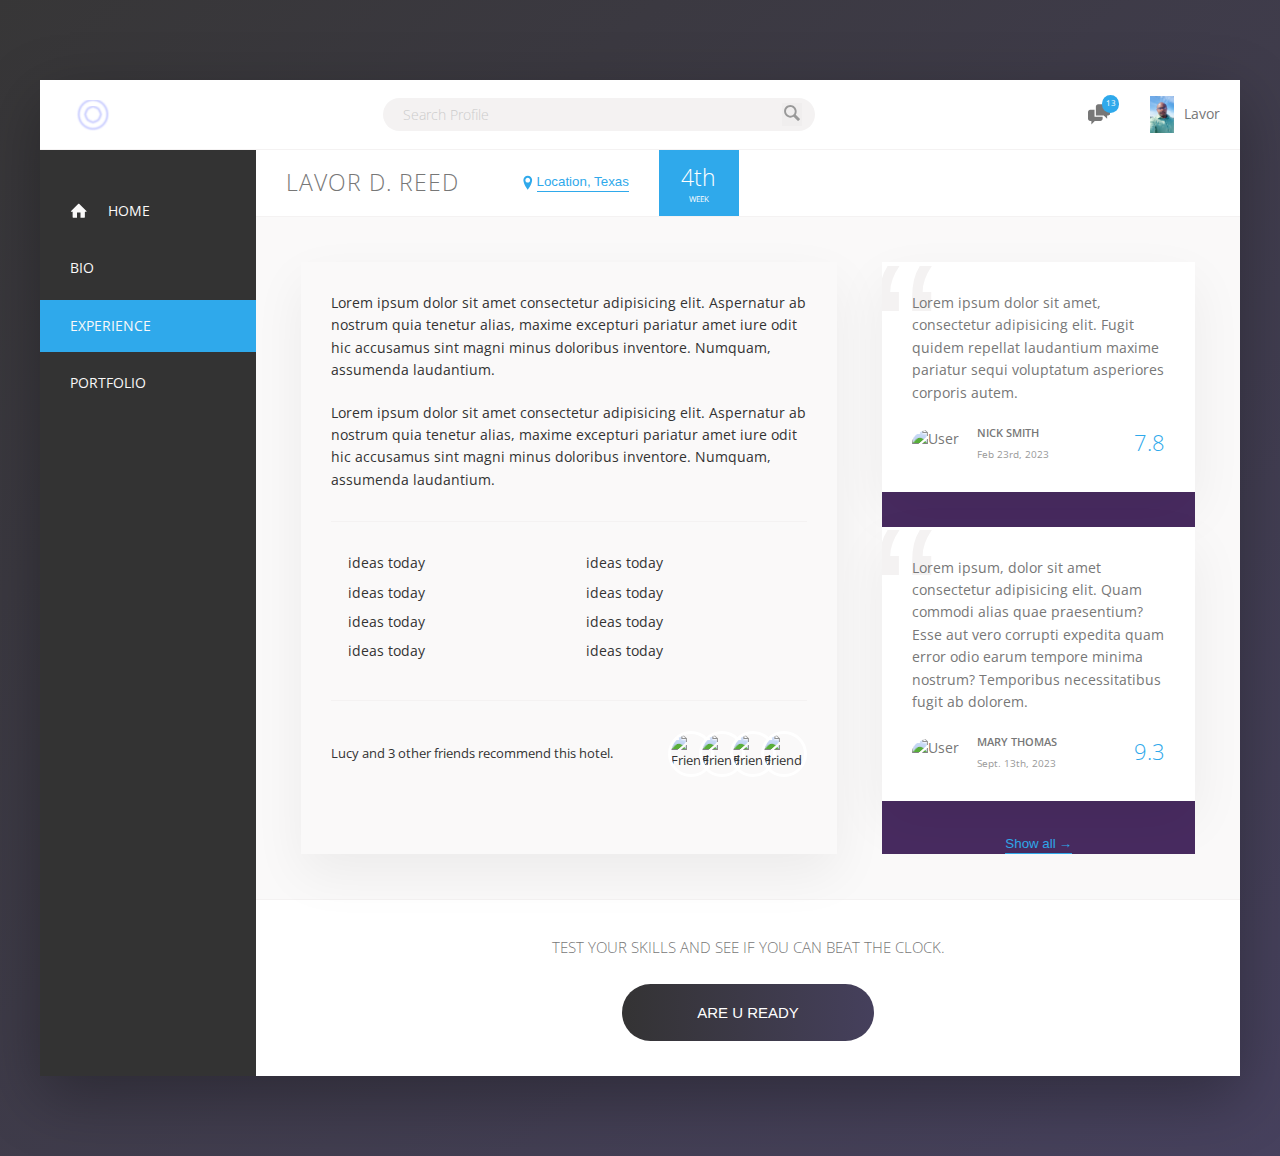
==== experience.html @ 5f2a09d0 "testing push of code" ====
<!DOCTYPE html>
<html lang="en">
  <head>
    <meta charset="UTF-8" />
    <meta name="viewport" content="width=device-width, initial-scale=1.0" />

    <link
      href="https://fonts.googleapis.com/css?family=Open+Sans:300,400,600"
      rel="stylesheet"
    />
    <link rel="stylesheet" href="style/test.css" />
    <link rel="shortcut icon" type="image/png" href="img/favicon.png" />

    <title>home</title>
  </head>
  <body>
    <div class="container">
      <header class="header">
        <img src="img/logo.png" alt="Profile logo" class="logo" />
        <form action="#" class="search">
          <input
            type="text"
            class="search__input"
            placeholder="Search Profile"
          />
          <button class="search__button">
            <svg class="search__icon">
              <use xlink:href="img/sprite.svg#icon-magnifying-glass"></use>
            </svg>
          </button>
        </form>
        <nav class="user-nav">
          <div class="user-nav__icon-box">
            <svg class="user-nav__icon">
              <use xlink:href="img/sprite.svg#icon-chat"></use>
            </svg>
            <span class="user-nav__notification">13</span>
          </div>
          <div class="user-nav__user">
            <img
              src="img/user.jpg"
              alt="User photo"
              class="user-nav__user-photo"
            />
            <span class="user-nav__user-name">Lavor</span>
          </div>
        </nav>
      </header>
      <!--/nav and body/-->
      <div class="content">
        <nav class="sidebar">
          <ul class="side-nav">
            <!-- // -->
            <li class="side-nav__item">
              <a href="index.html" class="side-nav__link">
                <svg class="side-nav__icon">
                  <use xlink:href="img/sprite.svg#icon-home"></use>
                </svg>
                <span>Home</span>
              </a>
            </li>
            <!-- // -->
            <li class="side-nav__item">
              <a href="bio_page.html" class="side-nav__link">
                <span>Bio</span>
              </a>
            </li>
            <!-- // -->
            <li class="side-nav__item side-nav__item--active">
              <a href="experience.html" class="side-nav__link">
                <span>Experience</span>
              </a>
            </li>
            <!-- // -->
            <li class="side-nav__item">
              <a href="portfolio.html" class="side-nav__link">
                <span>Portfolio</span>
              </a>
            </li>
            <!-- // -->
          </ul>
          <!-- <div class="legal">legal</div> -->
        </nav>
        <!-- // -->
        <main class="hotel-view">
          <div class="overview">
            <h1 class="overview__heading">Lavor D. Reed</h1>

            <div class="overview__location">
              <svg class="overview__icon-location">
                <use xlink:href="img/sprite.svg#icon-location-pin"></use>
              </svg>
              <button class="btn-inline">Location, Texas</button>
              <!-- // -->
            </div>
            <!-- // -->
            <div class="overview__rating">
              <div class="overview__rating-average">4th</div>
              <div class="overview__rating-count">week</div>
            </div>
            <!--  -->
          </div>
          <!-- /--------------------------/ -->
          <div class="detail">
            <div class="description">
              <p class="paragraph">
                Lorem ipsum dolor sit amet consectetur adipisicing elit.
                Aspernatur ab nostrum quia tenetur alias, maxime excepturi
                pariatur amet iure odit hic accusamus sint magni minus doloribus
                inventore. Numquam, assumenda laudantium.
              </p>
              <p class="paragraph">
                Lorem ipsum dolor sit amet consectetur adipisicing elit.
                Aspernatur ab nostrum quia tenetur alias, maxime excepturi
                pariatur amet iure odit hic accusamus sint magni minus doloribus
                inventore. Numquam, assumenda laudantium.
              </p>
              <ul class="list">
                <li class="list__item">ideas today</li>
                <li class="list__item">ideas today</li>
                <li class="list__item">ideas today</li>
                <li class="list__item">ideas today</li>
                <li class="list__item">ideas today</li>
                <li class="list__item">ideas today</li>
                <li class="list__item">ideas today</li>
                <li class="list__item">ideas today</li>
              </ul>
              <!-- // -->
              <div class="recommend">
                <p class="recommend__count">
                  Lucy and 3 other friends recommend this hotel.
                </p>
                <div class="recommend__friends">
                  <img
                    src="img/user-3.jpg"
                    alt="Friend 1"
                    class="recommend__photo"
                  />
                  <img
                    src="img/user-4.jpg"
                    alt="Friend 2"
                    class="recommend__photo"
                  />
                  <img
                    src="img/user-5.jpg"
                    alt="Friend 3"
                    class="recommend__photo"
                  />
                  <img
                    src="img/user-6.jpg"
                    alt="Friend 4"
                    class="recommend__photo"
                  />
                </div>
              </div>
            </div>
            <!-- // -->

            <div class="user-reviews">
              <figure class="review">
                <blockquote class="review__text">
                  Lorem ipsum dolor sit amet, consectetur adipisicing elit.
                  Fugit quidem repellat laudantium maxime pariatur sequi
                  voluptatum asperiores corporis autem.
                </blockquote>
                <figcaption class="review__user">
                  <img
                    src="img/user-1.jpg"
                    alt="User 1"
                    class="review__photo"
                  />
                  <div class="review__user-box">
                    <p class="review__user-name">Nick Smith</p>
                    <p class="review__user-date">Feb 23rd, 2023</p>
                  </div>
                  <div class="review__rating">7.8</div>
                </figcaption>
              </figure>
              <!-- // -->
              <figure class="review">
                <blockquote class="review__text">
                  Lorem ipsum, dolor sit amet consectetur adipisicing elit. Quam
                  commodi alias quae praesentium? Esse aut vero corrupti
                  expedita quam error odio earum tempore minima nostrum?
                  Temporibus necessitatibus fugit ab dolorem.
                </blockquote>
                <figcaption class="review__user">
                  <img
                    src="img/user-2.jpg"
                    alt="User 1"
                    class="review__photo"
                  />
                  <div class="review__user-box">
                    <p class="review__user-name">Mary Thomas</p>
                    <p class="review__user-date">Sept. 13th, 2023</p>
                  </div>
                  <div class="review__rating">9.3</div>
                </figcaption>
              </figure>
              <!-- // -->
              <button class="btn-inline">Show all<span>&rarr;</span></button>
            </div>
          </div>
          <div class="cta">
            <h2 class="cta__book-now">
              Test your skills and see if you can beat the clock.
            </h2>
            <button class="btn">
              <span class="btn__visible">ARE U READY</span>
              <span class="btn__invisible">TO TYPE IT</span>
            </button>
          </div>
          <!-- /--------------------------/ -->
        </main>
        <footer></footer>
      </div>
    </div>
  </body>
</html>
---- style/test.css ----
/*
/*elements*/
/* 
.container
.header
.logo
.search
.search__input
.search__button
.search__icon
.user-nav
.user-nav__icon-box
.user-nav__icon
.user-nav__notification
.user-nav__icon
.user-nav__notification
.user-nav__user
.user-nav__user-photo
.user-nav__user-name
.content
.sidebar
.hotel-view */
/**/
/*COLORS*/
/*variables-----------------------------------*/
/* root is higher than html */
:root {
  --color-primary: #2fa9eb;
  --color-primary-light: rgba(5, 4, 5, 0.8);
  --color-primary-dark: rgba(54, 48, 79, 0.916);
  --color-grey-light-1: #faf9f9;
  --color-grey-light-2: #f4f2f2;
  --color-grey-light-3: #f0eeee;
  --color-grey-light-4: #ccc;
  --color-grey-dark-1: #333;
  --color-grey-dark-2: #777;
  --color-grey-dark-3: #999;
  --shadow-dark: 0 2rem 6rem rgba(0, 0, 0, 0.3);
  --shadow-light: 0 2rem 5rem rgba(0, 0, 0, 0.06);
  --line: 1px solid var(--color-grey-light-2);
}
/*----------global reset---------------------*/
*,
*::before,
*::after {
  box-sizing: inherit;
}
html {
  box-sizing: border-box;
  font-size: 62.5%; /*1rem = 10px, 16 is default size === 10px/16px = 62.5%*/
}
/*-------------------base css-------------------------*/
* {
  margin: 0;
  padding: 0;
}
body {
  /* background-color: #eb2f64; */
  font-family: "Open Sans", sans-serif;
  font-weight: 400;
  line-height: 1.6;
  /* using varibles */
  color: var(--color-grey-dark-2);
  background-image: -webkit-gradient(
    linear,
    left top,
    right bottom,
    from(var(--color-primary-light)),
    to(var(--color-primary-dark))
  );
  background-image: linear-gradient(
    to right bottom,
    var(--color-primary-light),
    var(--color-primary-dark)
  );
  background-size: cover;
  background-repeat: no-repeat;
  min-height: 100vh; /*displays color*/
}

/*---------------layout css-----------------*/
.container {
  max-width: 120rem; /**/
  min-height: 50rem; /*testing here*/
  margin: 8rem auto; /**/
  background-color: var(--color-grey-light-1);
  box-shadow: var(--shadow-dark);
  /* margin: 0;
    max-width: 100%;
    width: 100%; */
}
.header {
  font-size: 1.4rem; /*14px = 0.875rem 16px = 1rem (base) 18px = 1.125rem 20px = 1.25rem 24px = 1.5rem 30px = 1.875rem 32px = 2rem */
  height: 7rem;
  background-color: #fff;
  border-bottom: var(--line);
  /*header details*/
  display: flex; /*align items in a row*/
  justify-content: space-between;
  align-items: center;
  /**/
}
.content {
  display: flex; /*main container -- display sidebar and hotel-view side by side*/
}
/*------------sidebar and hotel-view work together*/
.sidebar {
  background-color: var(--color-grey-dark-1);
  flex: 0 0 18%; /*grow , shrink, flex basis*/
  display: flex; /*expand black box to bottom*/
  flex-direction: column; /*expand black box to bottom*/
  justify-content: space-between; /*expand black box to bottom*/
}
/*----------------------------------------------*/
.hotel-view {
  background-color: #fff;
  /*height: 80rem; /*expand black box to bottom -- this is a fixed height for testing*/
  flex: 1; /*expand the remaining length of page*/
}
.detail {
  font-size: 1.4rem;
  /*area behind the description and reviews*/
  display: flex;
  padding: 4.5rem;
  background-color: var(--color-grey-light-1);
  border-bottom: var(--line);
}
/*inner content*/
.description {
  color: var(--color-grey-dark-1);
  /* background-color: orange; */
  box-shadow: var(--shadow-light);
  padding: 3rem;
  flex: 0 0 60%;
  margin-right: 4.5rem;
}
.user-reviews {
  background-color: rgb(72, 43, 96);
  flex: 1;
  /*---/align text to center/---*/
  display: flex;
  flex-direction: column; /*centers the show all text*/
  align-items: center; /*removes line expansion under show all text*/
}
/*---------------components css-----------------*/
/*logo*/
.logo {
  height: 3.25rem;
  margin-left: 3rem;
}
/*search*/
.search {
  -webkit-box-flex: 0;
  -ms-flex: 0 0 40%;
  flex: 0 0 40%;
  display: -webkit-box;
  display: -ms-flexbox;
  display: flex;
  align-items: center;
  justify-content: center;
}
/*color on the search bar*/
.search__input {
  font-family: inherit;
  font-size: inherit;
  background-color: var(--color-grey-light-2);
  border: none;
  padding: 0.7rem 2rem;
  border-radius: 100px;
  /*custom scale*/
  width: 90%;
  -webkit-transition: all 0.2s;
  transition: all 0.2s;
  margin-right: -3.25rem;
}
.search:focus {
  outline: none;
  width: 100%;
  background-color: var(--color-grey-light-3);
}
.search__input + .search__button {
  background-color: var(--color-grey-light-3);
}
.search__input::-webkit-input-placeholder {
  font-weight: 100;
  color: var(--color-grey-light-4);
}
/*searh icon*/
.search__button {
  border: none;
  background-color: var(--color-grey-light-2);
}
.search__button:focus {
  outline: none;
}
.search__button:active {
  -webkit-transform: translateY(2px);
  transform: translateY(2px);
}
.search__icon {
  height: 2rem;
  width: 2rem;
  fill: var(--color-grey-dark-3);
}
/*-----==============================-----*/

/*----================================----*/
/*user navigation*/
.user-nav {
  align-self: stretch; /*fill from top to bottom*/
  display: flex;
  align-items: center;
}
.user-nav > * {
  padding: 0 2rem; /*space between elements*/
  cursor: pointer;
  height: 100%; /*hover fills all the space*/
  /*center items in box*/
  display: flex;
  align-items: center;
}
.user-nav > *:hover {
  background-color: var(--color-grey-light-2);
}
.user-nav__icon-box {
  position: relative;
}
.user-nav__icon {
  height: 2.25rem;
  width: 2.25rem;
  fill: var(--color-grey-dark-2);
}
.user-nav__notification {
  font-size: 0.8rem;
  height: 1.75rem;
  width: 1.75rem;
  border-radius: 50%;
  background-color: var(--color-primary);
  color: #fff;
  position: absolute;
  top: 1.5rem;
  right: 1.1rem;
  /*change position of numbers*/
  display: flex;
  justify-content: center;
  align-items: center;
}
.user-nav__user {
}
.user-nav__user-photo {
  height: 3.75rem;
  /* border-radius: 50%; */
  margin-right: 1rem;
}
.user-nav__user-name {
}
/*-----==============================-----*/

/*----================================----*/
.side-nav {
  font-size: 1.4rem;
  list-style: none;
  margin-top: 3.5rem;
}
.side-nav__item {
  position: relative;
}
/*animation*/
.side-nav__item:not(:last-child) {
  margin-bottom: 0.5rem; /*controls space between nav items*/
}
.side-nav__item::before {
  content: "";
  position: absolute;
  top: 0;
  left: 0;
  height: 100%;
  width: 3px;
  background-color: var(--color-primary);
  -webkit-transform: scaleY(0);
  transform: scaleY(0);
  -webkit-transition: width 0.4s cubic-bezier(1, 0, 0, 1) 0.2s,
    background-color 0.1s, -webkit-transform 0.2s;
  transition: width 0.4s cubic-bezier(1, 0, 0, 1) 0.2s, background-color 0.1s,
    -webkit-transform 0.2s;
  transition: transform 0.2s, width 0.4s cubic-bezier(1, 0, 0, 1) 0.2s,
    background-color 0.1s;
  transition: transform 0.2s, width 0.4s cubic-bezier(1, 0, 0, 1) 0.2s,
    background-color 0.1s, -webkit-transform 0.2s;
}
.side-nav__item:hover::before,
.side-nav__item--active::before {
  -webkit-transform: scaleY(1);
  transform: scaleY(1);
  width: 100%;
}
.side-nav__item:active::before {
  background-color: var(--color-primary-light);
}
/**/
.side-nav__link:link,
.side-nav__link:visited {
  color: var(--color-grey-light-1);
  text-decoration: none;
  text-transform: uppercase;
  display: block;
  padding: 1.5rem 3rem;
  /*put text on top*/
  position: relative;
  z-index: 10;
  /**/
  display: -webkit-box;
  display: -ms-flexbox;
  display: flex;
  -webkit-box-align: center;
  -ms-flex-align: center;
  align-items: center;
}
.side-nav__icon {
  width: 1.75rem;
  height: 1.75rem;
  margin-right: 2rem;
  fill: currentColor; /*color of parent*/
}
.legal {
  font-size: 1.2rem;
  color: var(--color-grey-light-4);
  text-align: center;
  padding: 2.5rem;
}
/*************************************************/
/*gallery*/
.gallery {
  display: flex;
}
.gallery__photo {
  width: 100%;
  display: block;
}
.gallery__item {
}
/*overview*/
.overview {
  /* align items */
  display: flex;
  align-items: center;
  /* justify-content: space-between; */
  border-bottom: var(--line);
}
.overview__heading {
  font-size: 2.25rem;
  font-weight: 300;
  text-transform: uppercase;
  letter-spacing: 1px;
  padding: 1.5rem 3rem;
}
.overview__stars {
  /* flex: 1; */
  margin-right: auto;
  display: flex;
}
.overview__icon-star,
.overview__icon-location {
  width: 1.75rem;
  height: 1.75rem;
  fill: var(--color-primary);
}
.overview__icon-location {
  margin-left: 3rem;
}
.overview__location {
  font-size: 1.25rem;
  display: flex;
  vertical-align: center;
}
.overview__rating {
  background-color: var(--color-primary);
  color: #fff;
  margin-left: 3rem;
  padding: 0 2.25rem;
  align-self: stretch;
  /*align items center in box*/
  display: flex;
  flex-direction: column;
  align-items: center;
  justify-content: center;
}
.overview__rating-average {
  font-size: 2.25rem;
  font-weight: 300;
  margin-bottom: -3px;
}
.overview__rating-count {
  font-size: 0.8rem;
  text-transform: uppercase;
}
/*-----------------------------*/
/*button*/
.btn-inline {
  border: none;
  color: var(--color-primary);
  font-size: inhert;
  border-bottom: 1px solid currentColor;
  padding-bottom: 2px;
  display: inline-block;
  background-color: transparent;
  cursor: pointer;
  transition: all 0.2s;
}
.btn-inline-2 {
  border: none;
  color: #fff;
  font-size: inhert;
  border-bottom: 1px solid currentColor;
  padding: 4px 8px;
  display: inline-block;
  background-color: var(--color-grey-dark-1);
  cursor: pointer;
  transition: all 0.2s;
}
.btn-inline:hover {
  color: var(--color-grey-dark-1);
}
/* show all text style below*/
.btn-inline span {
  margin-left: 3px;
  -webkit-transition: margin-left 0.2s;
  transition: margin-left 0.2s;
}
.btn-inline:hover span {
  margin-left: 8px;
}
/*----------------------*/
.btn-inline:focus {
  outline: none;
  animation: pulsate 1s infinite;
}
@keyframes pulsate {
  0% {
    transform: scale(1);
    box-shadow: none;
  }
  50% {
    transform: scale(1.05);
    box-shadow: 0 1rem 4rem rgba(0, 0, 0.25);
  }
  100% {
    transform: scale(1);
    box-shadow: none;
  }
}

/*-------------/styling the main content/----------------*/
.paragraph:not(:last-child) {
  margin-bottom: 2rem;
}
/*--------------/paragraph/-------------*/
.list {
  list-style: none;
  margin: 3rem 0;
  padding: 3rem 0;
  border-top: var(--line);
  border-bottom: var(--line);
  /* put list items side by side */
  display: flex;
  flex-wrap: wrap;
}
.list__item {
  flex: 0 0 50%; /*don't grow don't shrink -- seperate to columns*/
  margin-bottom: 0.7rem;
}
/*add arrows before list*/
.list__item::before {
  content: "";
  display: inline-block;
  height: 1rem;
  width: 1rem;
  margin-right: 0.7rem;
  /*old browsers*/
  /* background-image: url(../img/chevron-thin-right.svg);
    background-size: cover; */
  /*---------/newer browsers - masks/-----------*/
  background-color: var(--color-primary);
  -webkit-mask-image: url(../img/chevron-thin-right.svg);
  -webkit-mask-size: cover;
  mask-size: cover;
}
/*--------------/List/-------------*/
/*--------------/paragraph/-------------*/
.recommend {
  font-size: 1.3rem;
  color: var(--color-grey-light-5);
  /* -- */
  display: flex;
  align-items: center; /*push images to the right*/
}
.recommend__count {
  margin-right: auto; /*push images to the right*/
}

/*change  size of photo*/
.recommend__photo {
  box-sizing: content-box;
  height: 4rem;
  width: 4rem;
  border-radius: 50%;
  border: 3px solid #fff;
}
.recommend__friends {
  display: -webkit-box;
  display: -ms-flexbox;
  display: flex;
}
.recommend__photo:not(:last-child) {
  margin-right: -1.5rem; /*overalap photos*/
}
/*--------------/Recommend above/-------------*/
.review {
  background-color: #fff;
  box-shadow: var(--shadow-light);
  padding: 3rem;
  margin-bottom: 3.5rem;
  position: relative;
  overflow: hidden;
}
.special {
  font-family: "Tajawal", sans-serif;
  font-size: 1.5rem;
  font-weight: 800;
  text-transform: uppercase;
}
.change {
  color: rgb(138, 17, 138);
}
.review__text {
  margin-bottom: 2rem; /*add margin to the bottom to space*/
  z-index: 10;
  position: relative; /*puts(") text behind text*/
}
.review__user {
  /* center information in div */
  display: flex;
  align-items: center;
}
.review__photo {
  height: 3rem;
  width: 5rem;
  border-radius: 50%;
  margin-right: 1.5rem; /*add space from text and photo*/
}
.review__user-box {
  margin-right: auto; /*push rating to right*/
}
.review__user-name {
  font-size: 1.1rem;
  font-weight: 600;
  text-transform: uppercase;
  margin-bottom: 0.4rem;
}
.review__user-date {
  font-size: 1rem;
  color: var(--color-grey-dark-3);
}
.review__rating {
  /*color of txt rating*/
  color: var(--color-primary);
  font-size: 2.2rem;
  font-weight: 300;
}
.review::before {
  /*----- html entities css tricks -- css-tricks.com/snippets/html/glyphs/ -----*/
  content: "\201C";
  position: absolute;
  top: -2.75rem;
  left: -1rem;
  line-height: 1;
  font-size: 20rem;
  color: var(--color-grey-light-2);
  font-family: sans-serif;
  z-index: 1;
}
/*--------------/Reviews above/-------------*/

/*--------------/call to action -- number of rooms left/-------------*/
.cta {
  padding: 3.5rem 0;
  text-align: center;
}
.cta__book-now {
  /* display: flex; */
  font-size: 1.5rem;
  font-weight: 300;
  text-transform: uppercase;
  margin-bottom: 2.5rem;
}
.btn {
  font-size: 1.5rem;
  font-weight: 300;
  text-transform: uppercase;
  border-radius: 100px;
  border: none;
  background-image: linear-gradient(
    to right,
    var(--color-primary-light),
    var(--color-primary-dark)
  );
  color: #fff;
  position: relative;
  overflow: hidden;
  cursor: pointer;
}
.btn > * {
  display: inline-block;
  height: 100%;
  width: 100%;
  transition: all 0.2s;
}
.btn__visible {
  padding: 2rem 7.5rem;
}
/*make span tag disappear*/
.btn__invisible {
  position: absolute;
  padding: 2rem 0;

  left: 0;
  top: -100%;
}
.btn:hover {
  background-image: linear-gradient(
    to left,
    var(--color-primary-light),
    var(--color-primary-dark)
  );
}
.btn:hover .btn__visible {
  -webkit-transform: translateY(100%);
  transform: translateY(100%);
}
.btn:hover .btn__invisible {
  top: 0;
}
.btn:focus {
  outline: none;
  animation: pulsate 1s infinite;
}
/*1200/16 = 75em*/
@media only screen and (max-width: 75em) {
  .container {
    margin: 0;
    /*120rem *8 = 960px*/
    max-width: 100%;
    width: 100%;
  }
}
/*1100/16 = 68.75em*/
@media only screen and (max-width: 68.75em) {
  .container {
    margin: 0;
    max-width: 100%;
    width: 100%;
  }
  html {
    /*8/16 = 0.5 *100 = 50*/
    font-size: 50%;
  }
}
/*900px/16 = 56.25em*/
@media only screen and (max-width: 56.25em) {
  .container {
  }
  .content {
    flex-direction: column; /*push nav to the top*/
  }
  .side-nav {
    display: flex;
    margin: 0;
  }
  .side-nav__item {
    flex: 1; /*grows nav to the take entire width up*/
  }
  .side-nav__item:not(:last-child) {
    margin: 0; /*removes margin under nav*/
  }
  .side-nav__link:link,
  .side-nav__link:visited {
    justify-content: center; /*move nav item to the center of the box*/
    padding: 2rem;
  }
  .legal {
    display: none;
  }
  .detail {
    padding: 3rem;
  }
  .description {
    padding: 2rem;
    margin-right: 3rem;
  }
  .review {
    padding: 2rem;
    margin-bottom: 3rem;
  }
  .cta {
    padding: 2.5rem 0;
  }
}
/*600/16 = 37.5*/
@media only screen and (max-width: 37.5em) {
  .detail {
    flex-direction: column;
  }
  .description {
    margin-right: 0;
    margin-bottom: 3rem;
  }
  .side-nav__link:link,
  .side-nav__link:visited {
    flex-direction: column;
    padding: 1.5rem 0.5rem;
  }
  .search__icon {
    margin-right: 0;
    margin-bottom: 0.7rem;
    width: 1.5rem;
    height: 1.5rem;
  }
  .overview__heading {
    font-size: 1.8rem;
    padding: 1.25rem 2rem;
  }
  .overview__rating {
    padding: 0 1.5rem;
  }
  .overview__rating-average {
    font-size: 1.8rem;
  }
  .overview__rating-count {
    font-size: 0.5rem;
  }
}
@media only screen and (max-width: 31.25em) {
  .header {
    flex-wrap: wrap;
    align-content: space-around;
    height: 11rem; /*add space under to push search down */
  }
  .search {
    order: 1; /*move to the right of the screen*/
    flex: 0 0 100%;
    background-color: var(--color-grey-light-2);
  }
}
/*________
  1200px/16 = 75em
  1100px/16 = 68.75em
  8px/16 = 0.5em *100 = 50%
  120*8 =960
  ____________________
  _______________________
  ____________*/
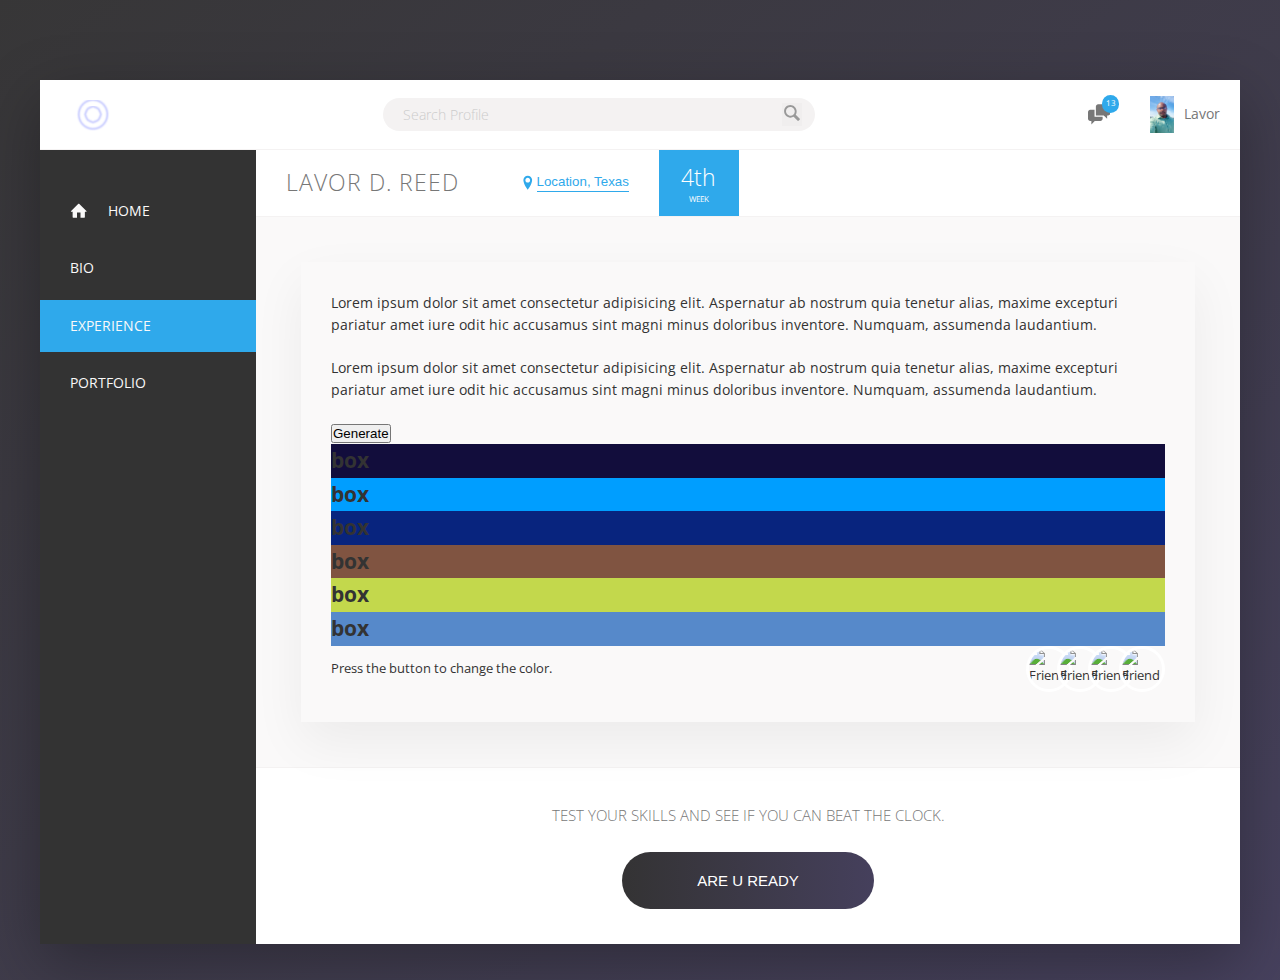
==== commit 18ad1e85: "2nd push to github" ====
--- a/experience.html
+++ b/experience.html
@@ -9,6 +9,7 @@
       rel="stylesheet"
     />
     <link rel="stylesheet" href="style/test.css" />
+    <link rel="stylesheet" href="style/jscss.css" />
     <link rel="shortcut icon" type="image/png" href="img/favicon.png" />
 
     <title>home</title>
@@ -102,7 +103,7 @@
           </div>
           <!-- /--------------------------/ -->
           <div class="detail">
-            <div class="description">
+            <div class="description desc">
               <p class="paragraph">
                 Lorem ipsum dolor sit amet consectetur adipisicing elit.
                 Aspernatur ab nostrum quia tenetur alias, maxime excepturi
@@ -115,20 +116,50 @@
                 pariatur amet iure odit hic accusamus sint magni minus doloribus
                 inventore. Numquam, assumenda laudantium.
               </p>
-              <ul class="list">
-                <li class="list__item">ideas today</li>
-                <li class="list__item">ideas today</li>
-                <li class="list__item">ideas today</li>
-                <li class="list__item">ideas today</li>
-                <li class="list__item">ideas today</li>
-                <li class="list__item">ideas today</li>
-                <li class="list__item">ideas today</li>
-                <li class="list__item">ideas today</li>
-              </ul>
+              <!-- <ul class="list">
+                <li class="list__item">ideas today</li>
+                <li class="list__item">ideas today</li>
+                <li class="list__item">ideas today</li>
+                <li class="list__item">ideas today</li>
+                <li class="list__item">ideas today</li>
+                <li class="list__item">ideas today</li>
+                <li class="list__item">ideas today</li>
+                <li class="list__item">ideas today</li>
+              </ul> -->
+              <section class="lis2">
+                <button onclick="generateColors()">Generate</button>
+                <div class="colors-container">
+                  <div class="color-box">
+                    <h2>box</h2>
+                  </div>
+                  <!-- // -->
+                  <div class="color-box">
+                    <h2>box</h2>
+                  </div>
+                  <!-- // -->
+                  <div class="color-box">
+                    <h2>box</h2>
+                  </div>
+                  <!-- // -->
+                  <div class="color-box">
+                    <h2>box</h2>
+                  </div>
+                  <!-- // -->
+                  <div class="color-box">
+                    <h2>box</h2>
+                  </div>
+                  <!-- // -->
+                  <div class="color-box">
+                    <h2>box</h2>
+                  </div>
+                  <!-- // -->
+                </div>
+              </section>
+
               <!-- // -->
               <div class="recommend">
                 <p class="recommend__count">
-                  Lucy and 3 other friends recommend this hotel.
+                  Press the button to change the color.
                 </p>
                 <div class="recommend__friends">
                   <img
@@ -155,51 +186,6 @@
               </div>
             </div>
             <!-- // -->
-
-            <div class="user-reviews">
-              <figure class="review">
-                <blockquote class="review__text">
-                  Lorem ipsum dolor sit amet, consectetur adipisicing elit.
-                  Fugit quidem repellat laudantium maxime pariatur sequi
-                  voluptatum asperiores corporis autem.
-                </blockquote>
-                <figcaption class="review__user">
-                  <img
-                    src="img/user-1.jpg"
-                    alt="User 1"
-                    class="review__photo"
-                  />
-                  <div class="review__user-box">
-                    <p class="review__user-name">Nick Smith</p>
-                    <p class="review__user-date">Feb 23rd, 2023</p>
-                  </div>
-                  <div class="review__rating">7.8</div>
-                </figcaption>
-              </figure>
-              <!-- // -->
-              <figure class="review">
-                <blockquote class="review__text">
-                  Lorem ipsum, dolor sit amet consectetur adipisicing elit. Quam
-                  commodi alias quae praesentium? Esse aut vero corrupti
-                  expedita quam error odio earum tempore minima nostrum?
-                  Temporibus necessitatibus fugit ab dolorem.
-                </blockquote>
-                <figcaption class="review__user">
-                  <img
-                    src="img/user-2.jpg"
-                    alt="User 1"
-                    class="review__photo"
-                  />
-                  <div class="review__user-box">
-                    <p class="review__user-name">Mary Thomas</p>
-                    <p class="review__user-date">Sept. 13th, 2023</p>
-                  </div>
-                  <div class="review__rating">9.3</div>
-                </figcaption>
-              </figure>
-              <!-- // -->
-              <button class="btn-inline">Show all<span>&rarr;</span></button>
-            </div>
           </div>
           <div class="cta">
             <h2 class="cta__book-now">
@@ -215,5 +201,6 @@
         <footer></footer>
       </div>
     </div>
+    <script src="scripts/functions.js"></script>
   </body>
 </html>
--- a/style/test.css
+++ b/style/test.css
@@ -126,6 +126,7 @@
   border-bottom: var(--line);
 }
 /*inner content*/
+
 .description {
   color: var(--color-grey-dark-1);
   /* background-color: orange; */
@@ -133,6 +134,9 @@
   padding: 3rem;
   flex: 0 0 60%;
   margin-right: 4.5rem;
+}
+.desc {
+  flex: 0 0 100%;
 }
 .user-reviews {
   background-color: rgb(72, 43, 96);
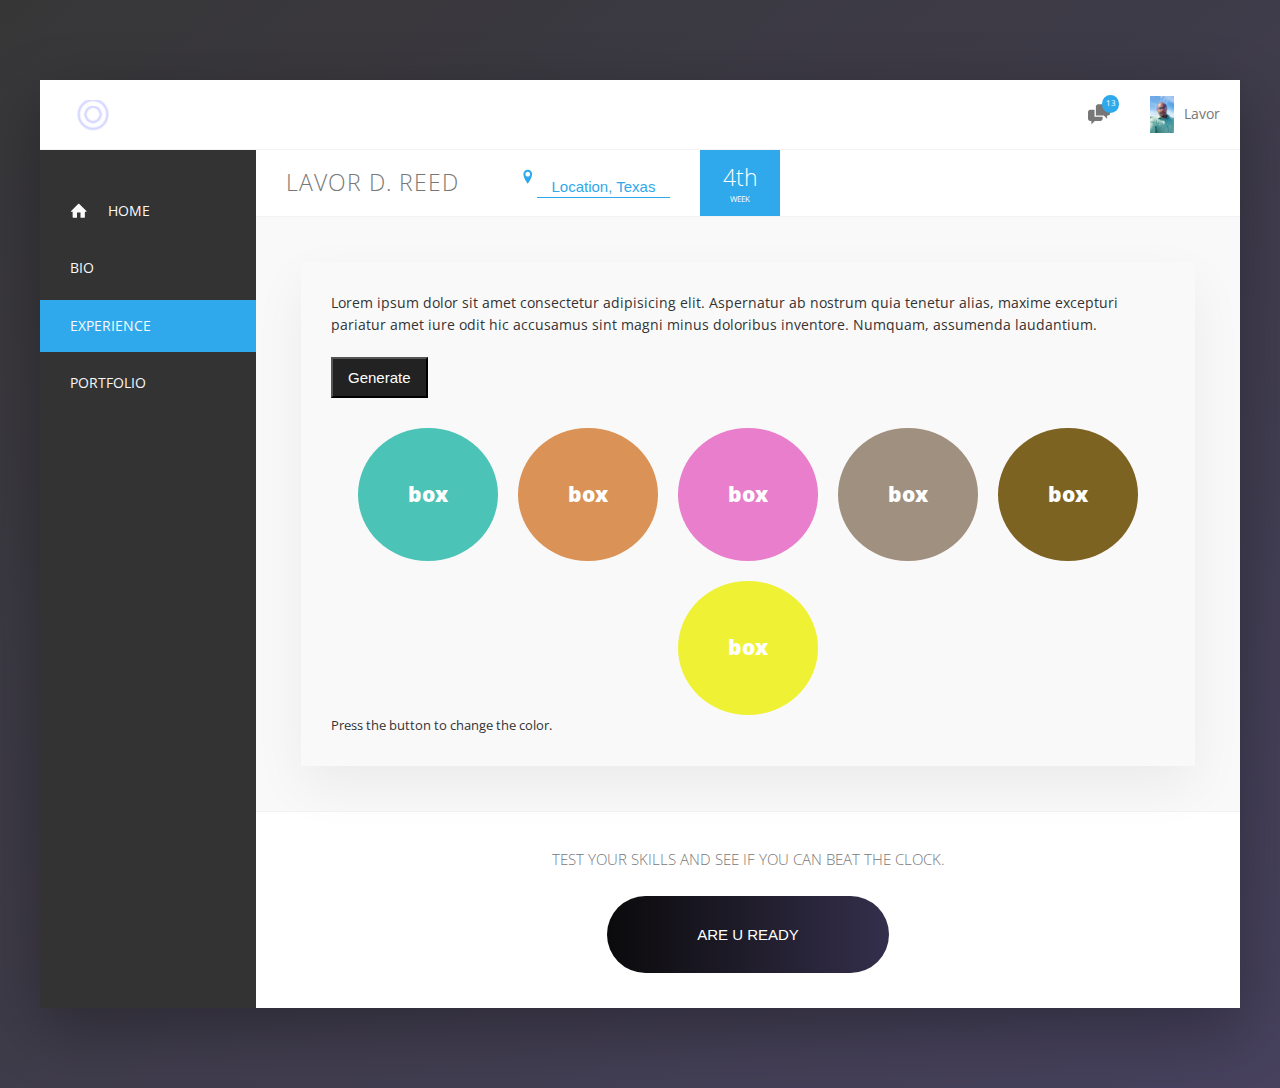
==== commit 54742b3c: "3rd push to github" ====
--- a/experience.html
+++ b/experience.html
@@ -18,7 +18,7 @@
     <div class="container">
       <header class="header">
         <img src="img/logo.png" alt="Profile logo" class="logo" />
-        <form action="#" class="search">
+        <!-- <form action="#" class="search">
           <input
             type="text"
             class="search__input"
@@ -29,7 +29,7 @@
               <use xlink:href="img/sprite.svg#icon-magnifying-glass"></use>
             </svg>
           </button>
-        </form>
+        </form> -->
         <nav class="user-nav">
           <div class="user-nav__icon-box">
             <svg class="user-nav__icon">
@@ -110,22 +110,7 @@
                 pariatur amet iure odit hic accusamus sint magni minus doloribus
                 inventore. Numquam, assumenda laudantium.
               </p>
-              <p class="paragraph">
-                Lorem ipsum dolor sit amet consectetur adipisicing elit.
-                Aspernatur ab nostrum quia tenetur alias, maxime excepturi
-                pariatur amet iure odit hic accusamus sint magni minus doloribus
-                inventore. Numquam, assumenda laudantium.
-              </p>
-              <!-- <ul class="list">
-                <li class="list__item">ideas today</li>
-                <li class="list__item">ideas today</li>
-                <li class="list__item">ideas today</li>
-                <li class="list__item">ideas today</li>
-                <li class="list__item">ideas today</li>
-                <li class="list__item">ideas today</li>
-                <li class="list__item">ideas today</li>
-                <li class="list__item">ideas today</li>
-              </ul> -->
+
               <section class="lis2">
                 <button onclick="generateColors()">Generate</button>
                 <div class="colors-container">
@@ -161,28 +146,6 @@
                 <p class="recommend__count">
                   Press the button to change the color.
                 </p>
-                <div class="recommend__friends">
-                  <img
-                    src="img/user-3.jpg"
-                    alt="Friend 1"
-                    class="recommend__photo"
-                  />
-                  <img
-                    src="img/user-4.jpg"
-                    alt="Friend 2"
-                    class="recommend__photo"
-                  />
-                  <img
-                    src="img/user-5.jpg"
-                    alt="Friend 3"
-                    class="recommend__photo"
-                  />
-                  <img
-                    src="img/user-6.jpg"
-                    alt="Friend 4"
-                    class="recommend__photo"
-                  />
-                </div>
               </div>
             </div>
             <!-- // -->
@@ -201,6 +164,7 @@
         <footer></footer>
       </div>
     </div>
+    <script src="scripts/moveIt.js"></script>
     <script src="scripts/functions.js"></script>
   </body>
 </html>
--- a/style/test.css
+++ b/style/test.css
@@ -138,6 +138,13 @@
 .desc {
   flex: 0 0 100%;
 }
+.shark {
+  display: flex;
+  background-image: url("../img/shark-2.jpg");
+  background-size: cover;
+  height: 50rem;
+  width: 100%;
+}
 .user-reviews {
   background-color: rgb(72, 43, 96);
   flex: 1;
@@ -668,6 +675,12 @@
     /*8/16 = 0.5 *100 = 50*/
     font-size: 50%;
   }
+  .detail {
+    margin: 0;
+    max-width: 100%;
+    width: 100%;
+    flex-direction: inherit;
+  }
 }
 /*900px/16 = 56.25em*/
 @media only screen and (max-width: 56.25em) {
@@ -695,6 +708,10 @@
     display: none;
   }
   .detail {
+    margin: 0;
+    max-width: 100%;
+    width: 100%;
+    flex-direction: inherit;
     padding: 3rem;
   }
   .description {
@@ -707,6 +724,9 @@
   }
   .cta {
     padding: 2.5rem 0;
+  }
+  .desc {
+    flex: 0 0 100%;
   }
 }
 /*600/16 = 37.5*/
@@ -742,6 +762,18 @@
   .overview__rating-count {
     font-size: 0.5rem;
   }
+  .desc {
+    flex: 0 0 100%;
+  }
+  .detail {
+    margin: 0;
+    padding: 0;
+    max-width: 100%;
+    width: 100%;
+    flex-direction: inherit;
+    justify-content: center;
+    align-items: center;
+  }
 }
 @media only screen and (max-width: 31.25em) {
   .header {
@@ -753,6 +785,18 @@
     order: 1; /*move to the right of the screen*/
     flex: 0 0 100%;
     background-color: var(--color-grey-light-2);
+  }
+  .desc {
+    flex: 0 0 100%;
+  }
+  .detail {
+    margin: 0;
+    padding: 0;
+    max-width: 100%;
+    width: 100%;
+    flex-direction: inherit;
+    justify-content: center;
+    align-items: center;
   }
 }
 /*________
--- a/style/jscss.css
+++ b/style/jscss.css
@@ -0,0 +1,42 @@
+.ls2 {
+  font-family: "Roboto", sans-serif;
+  box-sizing: border-box;
+  transition: all 0.2s linear;
+  display: flex;
+  flex-direction: column;
+  align-items: center;
+  justify-content: center;
+}
+.colors-container {
+  margin-top: 3rem;
+  display: flex;
+  align-items: center;
+  justify-content: center;
+  flex-wrap: wrap;
+  gap: 2rem;
+}
+.colors-container .color-box h2 {
+  background-color: black;
+  color: #ffffff;
+  padding: 5rem 5rem;
+  font-weight: 800;
+  border-radius: 50%;
+}
+button {
+  background-color: #222;
+  color: #ffffff;
+  padding: 1rem 1.5rem;
+  font-size: 1.5rem;
+  cursor: pointer;
+}
+/*----------------------------------------*/
+.hold {
+  border: solid #ccc 4px;
+}
+.hovered {
+  background: #f4f4f4;
+  border-style: dashed;
+}
+.invisible {
+  display: none;
+}
